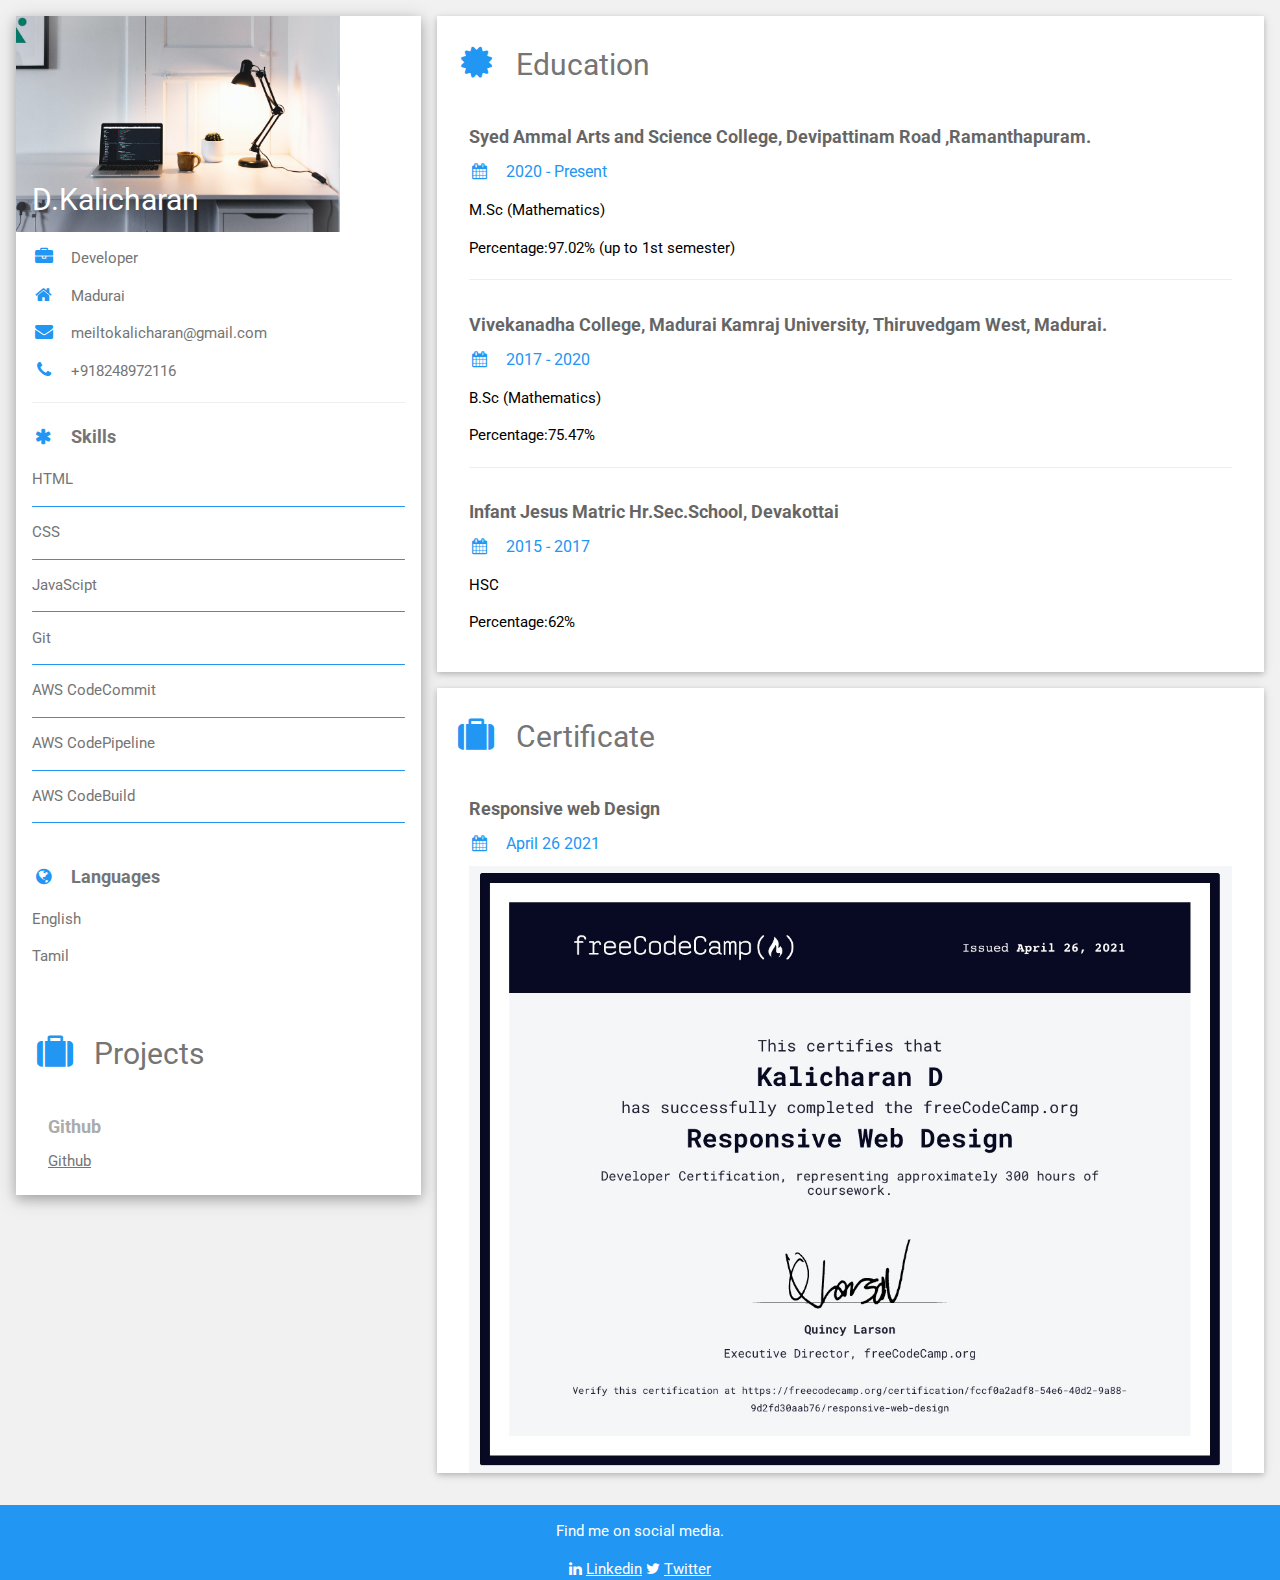
==== index.html @ a7ec6c8d "change the profile" ====
<!DOCTYPE html>
<html>
<title>Kalicharan Resume</title>
<meta charset="UTF-8">
<meta name="viewport" content="width=device-width, initial-scale=1">
<link rel="stylesheet" href="css/main.css">
<link rel='stylesheet' href='https://fonts.googleapis.com/css?family=Roboto'>
<link rel="stylesheet" href="https://cdnjs.cloudflare.com/ajax/libs/font-awesome/4.7.0/css/font-awesome.min.css">
<style>
html,body,h1,h2,h3,h4,h5,h6 {font-family: "Roboto", sans-serif}
</style>
<body class="w3-light-grey">

<!-- Page Container -->
<div class="w3-content w3-margin-top" style="max-width:1400px;">

  <!-- The Grid -->
  <div class="w3-row-padding">
  
    <!-- Left Column -->
    <div class="w3-third">
    
      <div class="w3-white w3-text-grey w3-card-4">
        <div class="w3-display-container">
          <img src="images/laptop.jpg" style="width:80%" alt="Avatar">
          <div class="w3-display-bottomleft w3-container w3-text-black">
            <h2 style=color:white>D.Kalicharan</h2>
          </div>
        </div>
        <div class="w3-container">
          <p><i class="fa fa-briefcase fa-fw w3-margin-right w3-large w3-text-blue"></i>Developer</p>
          <p><i class="fa fa-home fa-fw w3-margin-right w3-large w3-text-blue"></i>Madurai</p>
          <p><i class="fa fa-envelope fa-fw w3-margin-right w3-large w3-text-blue"></i>meiltokalicharan@gmail.com</p>
          <p><i class="fa fa-phone fa-fw w3-margin-right w3-large w3-text-blue"></i>+918248972116</p>
          <hr>

          <p class="w3-large"><b><i class="fa fa-asterisk fa-fw w3-margin-right w3-text-blue"></i>Skills</b></p>
          <p>HTML</p>
          <div class="w3-light-grey w3-round-xlarge w3-small">
            <div class="w3-container w3-center w3-round-xlarge w3-blue"></div>
          </div>
          <p>CSS</p>
          <div class="w3-light-grey w3-round-xlarge w3-small">
            <div class="w3-container w3-center w3-round-xlarge w3-blue"></div></div>
          <p>JavaScipt</p>
          <div class="w3-light-grey w3-round-xlarge w3-small">
            <div class="w3-container w3-center w3-round-xlarge w3-blue"></div>
          </div>
          <p>Git</p>
          <div class="w3-light-grey w3-round-xlarge w3-small">
            <div class="w3-container w3-center w3-round-xlarge w3-blue"></div>
          </div>
          <p>AWS CodeCommit</p>
          <div class="w3-light-grey w3-round-xlarge w3-small">
            <div class="w3-container w3-center w3-round-xlarge w3-blue"></div>
          </div>
          <p>AWS CodePipeline </Code></p>
          <div class="w3-light-grey w3-round-xlarge w3-small">
            <div class="w3-container w3-center w3-round-xlarge w3-blue"></div>
          </div>
          <p>AWS CodeBuild</p>
          <div class="w3-light-grey w3-round-xlarge w3-small">
            <div class="w3-container w3-center w3-round-xlarge w3-blue"></div>
          </div>
        <br>

          <p class="w3-large w3-text-theme"><b><i class="fa fa-globe fa-fw w3-margin-right w3-text-blue"></i>Languages</b></p>
          <p>English</p>
          <div class="w3-light-grey w3-round-xlarge">
            <div class="w3-round-xlarge w3-blue"></div>
          </div>
          <p>Tamil</p>
          <div class="w3-light-grey w3-round-xlarge">
            <div class="w3-round-xlarge w3-blue"></div>
          </div>
        <br>
        <h2 class="w3-text-grey w3-padding-16"><i class="fa fa-suitcase fa-fw w3-margin-right w3-xxlarge w3-text-blue"></i>Projects</h2>
        <div class="w3-container">
          <h5 class="w3-opacity"><b>Github </b></h5>
          <a href="https://github.com/kalicharandev?tab=repositories" target="_blank">Github </a>
          
        </div><br>        
      </div>
      </div><br>

    <!-- End Left Column -->
    </div>

    <!-- Right Column -->
    <div class="w3-twothird">
    
      <div class="w3-container w3-card w3-white w3-margin-bottom">
        <h2 class="w3-text-grey w3-padding-16"><i class="fa fa-certificate fa-fw w3-margin-right w3-xxlarge w3-text-blue"></i>Education</h2>
        <div class="w3-container">
          <h5 class="w3-opacity"><b>Syed Ammal Arts and Science College, Devipattinam Road ,Ramanthapuram.</b></h5>
          <h6 class="w3-text-blue"><i class="fa fa-calendar fa-fw w3-margin-right"></i>2020 - Present</h6>
          <p>M.Sc (Mathematics)</p>
          <p>Percentage:97.02% (up to 1st semester)</p>
          <hr>
        </div>
        <div class="w3-container">
          <h5 class="w3-opacity"><b>Vivekanadha College, Madurai Kamraj University, Thiruvedgam West, Madurai.</b></h5>
          <h6 class="w3-text-blue"><i class="fa fa-calendar fa-fw w3-margin-right"></i>2017 - 2020</h6>
          <p>B.Sc (Mathematics)</p>
          <p>Percentage:75.47%</p>
          <hr>
        </div>
        <div class="w3-container">
          <h5 class="w3-opacity"><b>Infant Jesus Matric Hr.Sec.School,  Devakottai</b></h5>
          <h6 class="w3-text-blue"><i class="fa fa-calendar fa-fw w3-margin-right"></i>2015 - 2017</h6>
          <p>HSC</p>
          <p>Percentage:62%</p><br>
        </div>
        </div>
      
      <div class="w3-container w3-card w3-white w3-margin-bottom">
        <h2 class="w3-text-grey w3-padding-16"><i class="fa fa-suitcase fa-fw w3-margin-right w3-xxlarge w3-text-blue"></i>Certificate</h2>
        <div class="w3-container">
          <h5 class="w3-opacity"><b>Responsive web Design</b></h5>
          <h6 class="w3-text-blue"><i class="fa fa-calendar fa-fw w3-margin-right"></i>April 26 2021<span class="w3-tag w3-text-blue w3-round"></span></h6>
          <img src="certification.jpg.jpeg" style="width:100%" alt="certificate"><br>
         </div>
      </div>
    <!-- End Right Column -->
    </div>
    
  <!-- End Grid -->
  </div>
  
  <!-- End Page Container -->
</div>

<footer class="w3-container w3-blue w3-center w3-margin-top">
  <p>Find me on social media.</p>
  <i class="fa fa-linkedin w3-hover-opacity"></i>
  <a href="https://www.linkedin.com/in/kalicharandev" target="_blank">Linkedin</a>
  <i class="fa fa-twitter w3-hover-opacity"></i>
  <a href="https://twitter.com/kalicharan_dev" target="_blank">Twitter</a>
</footer>
</body>
</html>
---- css/main.css ----
﻿/* W3.CSS 4.15 December 2020 by Jan Egil and Borge Refsnes */
html{box-sizing:border-box}*,*:before,*:after{box-sizing:inherit}
/* Extract from normalize.css by Nicolas Gallagher and Jonathan Neal git.io/normalize */
html{-ms-text-size-adjust:100%;-webkit-text-size-adjust:100%}body{margin:0}
article,aside,details,figcaption,figure,footer,header,main,menu,nav,section{display:block}summary{display:list-item}
audio,canvas,progress,video{display:inline-block}progress{vertical-align:baseline}
audio:not([controls]){display:none;height:0}[hidden],template{display:none}
a{background-color:transparent}a:active,a:hover{outline-width:0}
abbr[title]{border-bottom:none;text-decoration:underline;text-decoration:underline dotted}
b,strong{font-weight:bolder}dfn{font-style:italic}mark{background:#ff0;color:#000}
small{font-size:80%}sub,sup{font-size:75%;line-height:0;position:relative;vertical-align:baseline}
sub{bottom:-0.25em}sup{top:-0.5em}figure{margin:1em 40px}img{border-style:none}
code,kbd,pre,samp{font-family:monospace,monospace;font-size:1em}hr{box-sizing:content-box;height:0;overflow:visible}
button,input,select,textarea,optgroup{font:inherit;margin:0}optgroup{font-weight:bold}
button,input{overflow:visible}button,select{text-transform:none}
button,[type=button],[type=reset],[type=submit]{-webkit-appearance:button}
button::-moz-focus-inner,[type=button]::-moz-focus-inner,[type=reset]::-moz-focus-inner,[type=submit]::-moz-focus-inner{border-style:none;padding:0}
button:-moz-focusring,[type=button]:-moz-focusring,[type=reset]:-moz-focusring,[type=submit]:-moz-focusring{outline:1px dotted ButtonText}
fieldset{border:1px solid #c0c0c0;margin:0 2px;padding:.35em .625em .75em}
legend{color:inherit;display:table;max-width:100%;padding:0;white-space:normal}textarea{overflow:auto}
[type=checkbox],[type=radio]{padding:0}
[type=number]::-webkit-inner-spin-button,[type=number]::-webkit-outer-spin-button{height:auto}
[type=search]{-webkit-appearance:textfield;outline-offset:-2px}
[type=search]::-webkit-search-decoration{-webkit-appearance:none}
::-webkit-file-upload-button{-webkit-appearance:button;font:inherit}
/* End extract */
html,body{font-family:Verdana,sans-serif;font-size:15px;line-height:1.5}html{overflow-x:hidden}
h1{font-size:36px}h2{font-size:30px}h3{font-size:24px}h4{font-size:20px}h5{font-size:18px}h6{font-size:16px}
.w3-serif{font-family:serif}.w3-sans-serif{font-family:sans-serif}.w3-cursive{font-family:cursive}.w3-monospace{font-family:monospace}
h1,h2,h3,h4,h5,h6{font-family:"Segoe UI",Arial,sans-serif;font-weight:400;margin:10px 0}.w3-wide{letter-spacing:4px}
hr{border:0;border-top:1px solid #eee;margin:20px 0}
.w3-image{max-width:100%;height:auto}img{vertical-align:middle}a{color:inherit}
.w3-table,.w3-table-all{border-collapse:collapse;border-spacing:0;width:100%;display:table}.w3-table-all{border:1px solid #ccc}
.w3-bordered tr,.w3-table-all tr{border-bottom:1px solid #ddd}.w3-striped tbody tr:nth-child(even){background-color:#f1f1f1}
.w3-table-all tr:nth-child(odd){background-color:#fff}.w3-table-all tr:nth-child(even){background-color:#f1f1f1}
.w3-hoverable tbody tr:hover,.w3-ul.w3-hoverable li:hover{background-color:#ccc}.w3-centered tr th,.w3-centered tr td{text-align:center}
.w3-table td,.w3-table th,.w3-table-all td,.w3-table-all th{padding:8px 8px;display:table-cell;text-align:left;vertical-align:top}
.w3-table th:first-child,.w3-table td:first-child,.w3-table-all th:first-child,.w3-table-all td:first-child{padding-left:16px}
.w3-btn,.w3-button{border:none;display:inline-block;padding:8px 16px;vertical-align:middle;overflow:hidden;text-decoration:none;color:inherit;background-color:inherit;text-align:center;cursor:pointer;white-space:nowrap}
.w3-btn:hover{box-shadow:0 8px 16px 0 rgba(0,0,0,0.2),0 6px 20px 0 rgba(0,0,0,0.19)}
.w3-btn,.w3-button{-webkit-touch-callout:none;-webkit-user-select:none;-khtml-user-select:none;-moz-user-select:none;-ms-user-select:none;user-select:none}   
.w3-disabled,.w3-btn:disabled,.w3-button:disabled{cursor:not-allowed;opacity:0.3}.w3-disabled *,:disabled *{pointer-events:none}
.w3-btn.w3-disabled:hover,.w3-btn:disabled:hover{box-shadow:none}
.w3-badge,.w3-tag{background-color:#000;color:#fff;display:inline-block;padding-left:8px;padding-right:8px;text-align:center}.w3-badge{border-radius:50%}
.w3-ul{list-style-type:none;padding:0;margin:0}.w3-ul li{padding:8px 16px;border-bottom:1px solid #ddd}.w3-ul li:last-child{border-bottom:none}
.w3-tooltip,.w3-display-container{position:relative}.w3-tooltip .w3-text{display:none}.w3-tooltip:hover .w3-text{display:inline-block}
.w3-ripple:active{opacity:0.5}.w3-ripple{transition:opacity 0s}
.w3-input{padding:8px;display:block;border:none;border-bottom:1px solid #ccc;width:100%}
.w3-select{padding:9px 0;width:100%;border:none;border-bottom:1px solid #ccc}
.w3-dropdown-click,.w3-dropdown-hover{position:relative;display:inline-block;cursor:pointer}
.w3-dropdown-hover:hover .w3-dropdown-content{display:block}
.w3-dropdown-hover:first-child,.w3-dropdown-click:hover{background-color:#ccc;color:#000}
.w3-dropdown-hover:hover > .w3-button:first-child,.w3-dropdown-click:hover > .w3-button:first-child{background-color:#ccc;color:#000}
.w3-dropdown-content{cursor:auto;color:#000;background-color:#fff;display:none;position:absolute;min-width:160px;margin:0;padding:0;z-index:1}
.w3-check,.w3-radio{width:24px;height:24px;position:relative;top:6px}
.w3-sidebar{height:100%;width:200px;background-color:#fff;position:fixed!important;z-index:1;overflow:auto}
.w3-bar-block .w3-dropdown-hover,.w3-bar-block .w3-dropdown-click{width:100%}
.w3-bar-block .w3-dropdown-hover .w3-dropdown-content,.w3-bar-block .w3-dropdown-click .w3-dropdown-content{min-width:100%}
.w3-bar-block .w3-dropdown-hover .w3-button,.w3-bar-block .w3-dropdown-click .w3-button{width:100%;text-align:left;padding:8px 16px}
.w3-main,#main{transition:margin-left .4s}
.w3-modal{z-index:3;display:none;padding-top:100px;position:fixed;left:0;top:0;width:100%;height:100%;overflow:auto;background-color:rgb(0,0,0);background-color:rgba(0,0,0,0.4)}
.w3-modal-content{margin:auto;background-color:#fff;position:relative;padding:0;outline:0;width:600px}
.w3-bar{width:100%;overflow:hidden}.w3-center .w3-bar{display:inline-block;width:auto}
.w3-bar .w3-bar-item{padding:8px 16px;float:left;width:auto;border:none;display:block;outline:0}
.w3-bar .w3-dropdown-hover,.w3-bar .w3-dropdown-click{position:static;float:left}
.w3-bar .w3-button{white-space:normal}
.w3-bar-block .w3-bar-item{width:100%;display:block;padding:8px 16px;text-align:left;border:none;white-space:normal;float:none;outline:0}
.w3-bar-block.w3-center .w3-bar-item{text-align:center}.w3-block{display:block;width:100%}
.w3-responsive{display:block;overflow-x:auto}
.w3-container:after,.w3-container:before,.w3-panel:after,.w3-panel:before,.w3-row:after,.w3-row:before,.w3-row-padding:after,.w3-row-padding:before,
.w3-cell-row:before,.w3-cell-row:after,.w3-clear:after,.w3-clear:before,.w3-bar:before,.w3-bar:after{content:"";display:table;clear:both}
.w3-col,.w3-half,.w3-third,.w3-twothird,.w3-threequarter,.w3-quarter{float:left;width:100%}
.w3-col.s1{width:8.33333%}.w3-col.s2{width:16.66666%}.w3-col.s3{width:24.99999%}.w3-col.s4{width:33.33333%}
.w3-col.s5{width:41.66666%}.w3-col.s6{width:49.99999%}.w3-col.s7{width:58.33333%}.w3-col.s8{width:66.66666%}
.w3-col.s9{width:74.99999%}.w3-col.s10{width:83.33333%}.w3-col.s11{width:91.66666%}.w3-col.s12{width:99.99999%}
@media (min-width:601px){.w3-col.m1{width:8.33333%}.w3-col.m2{width:16.66666%}.w3-col.m3,.w3-quarter{width:24.99999%}.w3-col.m4,.w3-third{width:33.33333%}
.w3-col.m5{width:41.66666%}.w3-col.m6,.w3-half{width:49.99999%}.w3-col.m7{width:58.33333%}.w3-col.m8,.w3-twothird{width:66.66666%}
.w3-col.m9,.w3-threequarter{width:74.99999%}.w3-col.m10{width:83.33333%}.w3-col.m11{width:91.66666%}.w3-col.m12{width:99.99999%}}
@media (min-width:993px){.w3-col.l1{width:8.33333%}.w3-col.l2{width:16.66666%}.w3-col.l3{width:24.99999%}.w3-col.l4{width:33.33333%}
.w3-col.l5{width:41.66666%}.w3-col.l6{width:49.99999%}.w3-col.l7{width:58.33333%}.w3-col.l8{width:66.66666%}
.w3-col.l9{width:74.99999%}.w3-col.l10{width:83.33333%}.w3-col.l11{width:91.66666%}.w3-col.l12{width:99.99999%}}
.w3-rest{overflow:hidden}.w3-stretch{margin-left:-16px;margin-right:-16px}
.w3-content,.w3-auto{margin-left:auto;margin-right:auto}.w3-content{max-width:980px}.w3-auto{max-width:1140px}
.w3-cell-row{display:table;width:100%}.w3-cell{display:table-cell}
.w3-cell-top{vertical-align:top}.w3-cell-middle{vertical-align:middle}.w3-cell-bottom{vertical-align:bottom}
.w3-hide{display:none!important}.w3-show-block,.w3-show{display:block!important}.w3-show-inline-block{display:inline-block!important}
@media (max-width:1205px){.w3-auto{max-width:95%}}
@media (max-width:600px){.w3-modal-content{margin:0 10px;width:auto!important}.w3-modal{padding-top:30px}
.w3-dropdown-hover.w3-mobile .w3-dropdown-content,.w3-dropdown-click.w3-mobile .w3-dropdown-content{position:relative}	
.w3-hide-small{display:none!important}.w3-mobile{display:block;width:100%!important}.w3-bar-item.w3-mobile,.w3-dropdown-hover.w3-mobile,.w3-dropdown-click.w3-mobile{text-align:center}
.w3-dropdown-hover.w3-mobile,.w3-dropdown-hover.w3-mobile .w3-btn,.w3-dropdown-hover.w3-mobile .w3-button,.w3-dropdown-click.w3-mobile,.w3-dropdown-click.w3-mobile .w3-btn,.w3-dropdown-click.w3-mobile .w3-button{width:100%}}
@media (max-width:768px){.w3-modal-content{width:500px}.w3-modal{padding-top:50px}}
@media (min-width:993px){.w3-modal-content{width:900px}.w3-hide-large{display:none!important}.w3-sidebar.w3-collapse{display:block!important}}
@media (max-width:992px) and (min-width:601px){.w3-hide-medium{display:none!important}}
@media (max-width:992px){.w3-sidebar.w3-collapse{display:none}.w3-main{margin-left:0!important;margin-right:0!important}.w3-auto{max-width:100%}}
.w3-top,.w3-bottom{position:fixed;width:100%;z-index:1}.w3-top{top:0}.w3-bottom{bottom:0}
.w3-overlay{position:fixed;display:none;width:100%;height:100%;top:0;left:0;right:0;bottom:0;background-color:rgba(0,0,0,0.5);z-index:2}
.w3-display-topleft{position:absolute;left:0;top:0}.w3-display-topright{position:absolute;right:0;top:0}
.w3-display-bottomleft{position:absolute;left:0;bottom:0}.w3-display-bottomright{position:absolute;right:0;bottom:0}
.w3-display-middle{position:absolute;top:50%;left:50%;transform:translate(-50%,-50%);-ms-transform:translate(-50%,-50%)}
.w3-display-left{position:absolute;top:50%;left:0%;transform:translate(0%,-50%);-ms-transform:translate(-0%,-50%)}
.w3-display-right{position:absolute;top:50%;right:0%;transform:translate(0%,-50%);-ms-transform:translate(0%,-50%)}
.w3-display-topmiddle{position:absolute;left:50%;top:0;transform:translate(-50%,0%);-ms-transform:translate(-50%,0%)}
.w3-display-bottommiddle{position:absolute;left:50%;bottom:0;transform:translate(-50%,0%);-ms-transform:translate(-50%,0%)}
.w3-display-container:hover .w3-display-hover{display:block}.w3-display-container:hover span.w3-display-hover{display:inline-block}.w3-display-hover{display:none}
.w3-display-position{position:absolute}
.w3-circle{border-radius:50%}
.w3-round-small{border-radius:2px}.w3-round,.w3-round-medium{border-radius:4px}.w3-round-large{border-radius:8px}.w3-round-xlarge{border-radius:16px}.w3-round-xxlarge{border-radius:32px}
.w3-row-padding,.w3-row-padding>.w3-half,.w3-row-padding>.w3-third,.w3-row-padding>.w3-twothird,.w3-row-padding>.w3-threequarter,.w3-row-padding>.w3-quarter,.w3-row-padding>.w3-col{padding:0 8px}
.w3-container,.w3-panel{padding:0.01em 16px}.w3-panel{margin-top:16px;margin-bottom:16px}
.w3-code,.w3-codespan{font-family:Consolas,"courier new";font-size:16px}
.w3-code{width:auto;background-color:#fff;padding:8px 12px;border-left:4px solid #4CAF50;word-wrap:break-word}
.w3-codespan{color:crimson;background-color:#f1f1f1;padding-left:4px;padding-right:4px;font-size:110%}
.w3-card,.w3-card-2{box-shadow:0 2px 5px 0 rgba(0,0,0,0.16),0 2px 10px 0 rgba(0,0,0,0.12)}
.w3-card-4,.w3-hover-shadow:hover{box-shadow:0 4px 10px 0 rgba(0,0,0,0.2),0 4px 20px 0 rgba(0,0,0,0.19)}
.w3-spin{animation:w3-spin 2s infinite linear}@keyframes w3-spin{0%{transform:rotate(0deg)}100%{transform:rotate(359deg)}}
.w3-animate-fading{animation:fading 10s infinite}@keyframes fading{0%{opacity:0}50%{opacity:1}100%{opacity:0}}
.w3-animate-opacity{animation:opac 0.8s}@keyframes opac{from{opacity:0} to{opacity:1}}
.w3-animate-top{position:relative;animation:animatetop 0.4s}@keyframes animatetop{from{top:-300px;opacity:0} to{top:0;opacity:1}}
.w3-animate-left{position:relative;animation:animateleft 0.4s}@keyframes animateleft{from{left:-300px;opacity:0} to{left:0;opacity:1}}
.w3-animate-right{position:relative;animation:animateright 0.4s}@keyframes animateright{from{right:-300px;opacity:0} to{right:0;opacity:1}}
.w3-animate-bottom{position:relative;animation:animatebottom 0.4s}@keyframes animatebottom{from{bottom:-300px;opacity:0} to{bottom:0;opacity:1}}
.w3-animate-zoom {animation:animatezoom 0.6s}@keyframes animatezoom{from{transform:scale(0)} to{transform:scale(1)}}
.w3-animate-input{transition:width 0.4s ease-in-out}.w3-animate-input:focus{width:100%!important}
.w3-opacity,.w3-hover-opacity:hover{opacity:0.60}.w3-opacity-off,.w3-hover-opacity-off:hover{opacity:1}
.w3-opacity-max{opacity:0.25}.w3-opacity-min{opacity:0.75}
.w3-greyscale-max,.w3-grayscale-max,.w3-hover-greyscale:hover,.w3-hover-grayscale:hover{filter:grayscale(100%)}
.w3-greyscale,.w3-grayscale{filter:grayscale(75%)}.w3-greyscale-min,.w3-grayscale-min{filter:grayscale(50%)}
.w3-sepia{filter:sepia(75%)}.w3-sepia-max,.w3-hover-sepia:hover{filter:sepia(100%)}.w3-sepia-min{filter:sepia(50%)}
.w3-tiny{font-size:10px!important}.w3-small{font-size:12px!important}.w3-medium{font-size:15px!important}.w3-large{font-size:18px!important}
.w3-xlarge{font-size:24px!important}.w3-xxlarge{font-size:36px!important}.w3-xxxlarge{font-size:48px!important}.w3-jumbo{font-size:64px!important}
.w3-left-align{text-align:left!important}.w3-right-align{text-align:right!important}.w3-justify{text-align:justify!important}.w3-center{text-align:center!important}
.w3-border-0{border:0!important}.w3-border{border:1px solid #ccc!important}
.w3-border-top{border-top:1px solid #ccc!important}.w3-border-bottom{border-bottom:1px solid #ccc!important}
.w3-border-left{border-left:1px solid #ccc!important}.w3-border-right{border-right:1px solid #ccc!important}
.w3-topbar{border-top:6px solid #ccc!important}.w3-bottombar{border-bottom:6px solid #ccc!important}
.w3-leftbar{border-left:6px solid #ccc!important}.w3-rightbar{border-right:6px solid #ccc!important}
.w3-section,.w3-code{margin-top:16px!important;margin-bottom:16px!important}
.w3-margin{margin:16px!important}.w3-margin-top{margin-top:16px!important}.w3-margin-bottom{margin-bottom:16px!important}
.w3-margin-left{margin-left:16px!important}.w3-margin-right{margin-right:16px!important}
.w3-padding-small{padding:4px 8px!important}.w3-padding{padding:8px 16px!important}.w3-padding-large{padding:12px 24px!important}
.w3-padding-16{padding-top:16px!important;padding-bottom:16px!important}.w3-padding-24{padding-top:24px!important;padding-bottom:24px!important}
.w3-padding-32{padding-top:32px!important;padding-bottom:32px!important}.w3-padding-48{padding-top:48px!important;padding-bottom:48px!important}
.w3-padding-64{padding-top:64px!important;padding-bottom:64px!important}
.w3-padding-top-64{padding-top:64px!important}.w3-padding-top-48{padding-top:48px!important}
.w3-padding-top-32{padding-top:32px!important}.w3-padding-top-24{padding-top:24px!important}
.w3-left{float:left!important}.w3-right{float:right!important}
.w3-button:hover{color:#000!important;background-color:#ccc!important}
.w3-transparent,.w3-hover-none:hover{background-color:transparent!important}
.w3-hover-none:hover{box-shadow:none!important}
/* Colors */
.w3-amber,.w3-hover-amber:hover{color:#000!important;background-color:#ffc107!important}
.w3-aqua,.w3-hover-aqua:hover{color:#000!important;background-color:#00ffff!important}
.w3-blue,.w3-hover-blue:hover{color:#fff!important;background-color:#2196F3!important}
.w3-light-blue,.w3-hover-light-blue:hover{color:#000!important;background-color:#87CEEB!important}
.w3-brown,.w3-hover-brown:hover{color:#fff!important;background-color:#795548!important}
.w3-cyan,.w3-hover-cyan:hover{color:#000!important;background-color:#00bcd4!important}
.w3-blue-grey,.w3-hover-blue-grey:hover,.w3-blue-gray,.w3-hover-blue-gray:hover{color:#fff!important;background-color:#607d8b!important}
.w3-green,.w3-hover-green:hover{color:#fff!important;background-color:#4CAF50!important}
.w3-light-green,.w3-hover-light-green:hover{color:#000!important;background-color:#8bc34a!important}
.w3-indigo,.w3-hover-indigo:hover{color:#fff!important;background-color:#3f51b5!important}
.w3-khaki,.w3-hover-khaki:hover{color:#000!important;background-color:#f0e68c!important}
.w3-lime,.w3-hover-lime:hover{color:#000!important;background-color:#cddc39!important}
.w3-orange,.w3-hover-orange:hover{color:#000!important;background-color:#ff9800!important}
.w3-deep-orange,.w3-hover-deep-orange:hover{color:#fff!important;background-color:#ff5722!important}
.w3-pink,.w3-hover-pink:hover{color:#fff!important;background-color:#e91e63!important}
.w3-purple,.w3-hover-purple:hover{color:#fff!important;background-color:#9c27b0!important}
.w3-deep-purple,.w3-hover-deep-purple:hover{color:#fff!important;background-color:#673ab7!important}
.w3-red,.w3-hover-red:hover{color:#fff!important;background-color:#f44336!important}
.w3-sand,.w3-hover-sand:hover{color:#000!important;background-color:#fdf5e6!important}
.w3-teal,.w3-hover-teal:hover{color:#fff!important;background-color:#009688!important}
.w3-yellow,.w3-hover-yellow:hover{color:#000!important;background-color:#ffeb3b!important}
.w3-white,.w3-hover-white:hover{color:#000!important;background-color:#fff!important}
.w3-black,.w3-hover-black:hover{color:#fff!important;background-color:#000!important}
.w3-grey,.w3-hover-grey:hover,.w3-gray,.w3-hover-gray:hover{color:#000!important;background-color:#9e9e9e!important}
.w3-light-grey,.w3-hover-light-grey:hover,.w3-light-gray,.w3-hover-light-gray:hover{color:#000!important;background-color:#f1f1f1!important}
.w3-dark-grey,.w3-hover-dark-grey:hover,.w3-dark-gray,.w3-hover-dark-gray:hover{color:#fff!important;background-color:#616161!important}
.w3-pale-red,.w3-hover-pale-red:hover{color:#000!important;background-color:#ffdddd!important}
.w3-pale-green,.w3-hover-pale-green:hover{color:#000!important;background-color:#ddffdd!important}
.w3-pale-yellow,.w3-hover-pale-yellow:hover{color:#000!important;background-color:#ffffcc!important}
.w3-pale-blue,.w3-hover-pale-blue:hover{color:#000!important;background-color:#ddffff!important}
.w3-text-amber,.w3-hover-text-amber:hover{color:#ffc107!important}
.w3-text-aqua,.w3-hover-text-aqua:hover{color:#00ffff!important}
.w3-text-blue,.w3-hover-text-blue:hover{color:#2196F3!important}
.w3-text-light-blue,.w3-hover-text-light-blue:hover{color:#87CEEB!important}
.w3-text-brown,.w3-hover-text-brown:hover{color:#795548!important}
.w3-text-cyan,.w3-hover-text-cyan:hover{color:#00bcd4!important}
.w3-text-blue-grey,.w3-hover-text-blue-grey:hover,.w3-text-blue-gray,.w3-hover-text-blue-gray:hover{color:#607d8b!important}
.w3-text-green,.w3-hover-text-green:hover{color:#4CAF50!important}
.w3-text-light-green,.w3-hover-text-light-green:hover{color:#8bc34a!important}
.w3-text-indigo,.w3-hover-text-indigo:hover{color:#3f51b5!important}
.w3-text-khaki,.w3-hover-text-khaki:hover{color:#b4aa50!important}
.w3-text-lime,.w3-hover-text-lime:hover{color:#cddc39!important}
.w3-text-orange,.w3-hover-text-orange:hover{color:#ff9800!important}
.w3-text-deep-orange,.w3-hover-text-deep-orange:hover{color:#ff5722!important}
.w3-text-pink,.w3-hover-text-pink:hover{color:#e91e63!important}
.w3-text-purple,.w3-hover-text-purple:hover{color:#9c27b0!important}
.w3-text-deep-purple,.w3-hover-text-deep-purple:hover{color:#673ab7!important}
.w3-text-red,.w3-hover-text-red:hover{color:#f44336!important}
.w3-text-sand,.w3-hover-text-sand:hover{color:#fdf5e6!important}
.w3-text-teal,.w3-hover-text-teal:hover{color:#009688!important}
.w3-text-yellow,.w3-hover-text-yellow:hover{color:#d2be0e!important}
.w3-text-white,.w3-hover-text-white:hover{color:#fff!important}
.w3-text-black,.w3-hover-text-black:hover{color:#000!important}
.w3-text-grey,.w3-hover-text-grey:hover,.w3-text-gray,.w3-hover-text-gray:hover{color:#757575!important}
.w3-text-light-grey,.w3-hover-text-light-grey:hover,.w3-text-light-gray,.w3-hover-text-light-gray:hover{color:#f1f1f1!important}
.w3-text-dark-grey,.w3-hover-text-dark-grey:hover,.w3-text-dark-gray,.w3-hover-text-dark-gray:hover{color:#3a3a3a!important}
.w3-border-amber,.w3-hover-border-amber:hover{border-color:#ffc107!important}
.w3-border-aqua,.w3-hover-border-aqua:hover{border-color:#00ffff!important}
.w3-border-blue,.w3-hover-border-blue:hover{border-color:#2196F3!important}
.w3-border-light-blue,.w3-hover-border-light-blue:hover{border-color:#87CEEB!important}
.w3-border-brown,.w3-hover-border-brown:hover{border-color:#795548!important}
.w3-border-cyan,.w3-hover-border-cyan:hover{border-color:#00bcd4!important}
.w3-border-blue-grey,.w3-hover-border-blue-grey:hover,.w3-border-blue-gray,.w3-hover-border-blue-gray:hover{border-color:#607d8b!important}
.w3-border-green,.w3-hover-border-green:hover{border-color:#4CAF50!important}
.w3-border-light-green,.w3-hover-border-light-green:hover{border-color:#8bc34a!important}
.w3-border-indigo,.w3-hover-border-indigo:hover{border-color:#3f51b5!important}
.w3-border-khaki,.w3-hover-border-khaki:hover{border-color:#f0e68c!important}
.w3-border-lime,.w3-hover-border-lime:hover{border-color:#cddc39!important}
.w3-border-orange,.w3-hover-border-orange:hover{border-color:#ff9800!important}
.w3-border-deep-orange,.w3-hover-border-deep-orange:hover{border-color:#ff5722!important}
.w3-border-pink,.w3-hover-border-pink:hover{border-color:#e91e63!important}
.w3-border-purple,.w3-hover-border-purple:hover{border-color:#9c27b0!important}
.w3-border-deep-purple,.w3-hover-border-deep-purple:hover{border-color:#673ab7!important}
.w3-border-red,.w3-hover-border-red:hover{border-color:#f44336!important}
.w3-border-sand,.w3-hover-border-sand:hover{border-color:#fdf5e6!important}
.w3-border-teal,.w3-hover-border-teal:hover{border-color:#009688!important}
.w3-border-yellow,.w3-hover-border-yellow:hover{border-color:#ffeb3b!important}
.w3-border-white,.w3-hover-border-white:hover{border-color:#fff!important}
.w3-border-black,.w3-hover-border-black:hover{border-color:#000!important}
.w3-border-grey,.w3-hover-border-grey:hover,.w3-border-gray,.w3-hover-border-gray:hover{border-color:#9e9e9e!important}
.w3-border-light-grey,.w3-hover-border-light-grey:hover,.w3-border-light-gray,.w3-hover-border-light-gray:hover{border-color:#f1f1f1!important}
.w3-border-dark-grey,.w3-hover-border-dark-grey:hover,.w3-border-dark-gray,.w3-hover-border-dark-gray:hover{border-color:#616161!important}
.w3-border-pale-red,.w3-hover-border-pale-red:hover{border-color:#ffe7e7!important}.w3-border-pale-green,.w3-hover-border-pale-green:hover{border-color:#e7ffe7!important}
.w3-border-pale-yellow,.w3-hover-border-pale-yellow:hover{border-color:#ffffcc!important}.w3-border-pale-blue,.w3-hover-border-pale-blue:hover{border-color:#e7ffff!important}
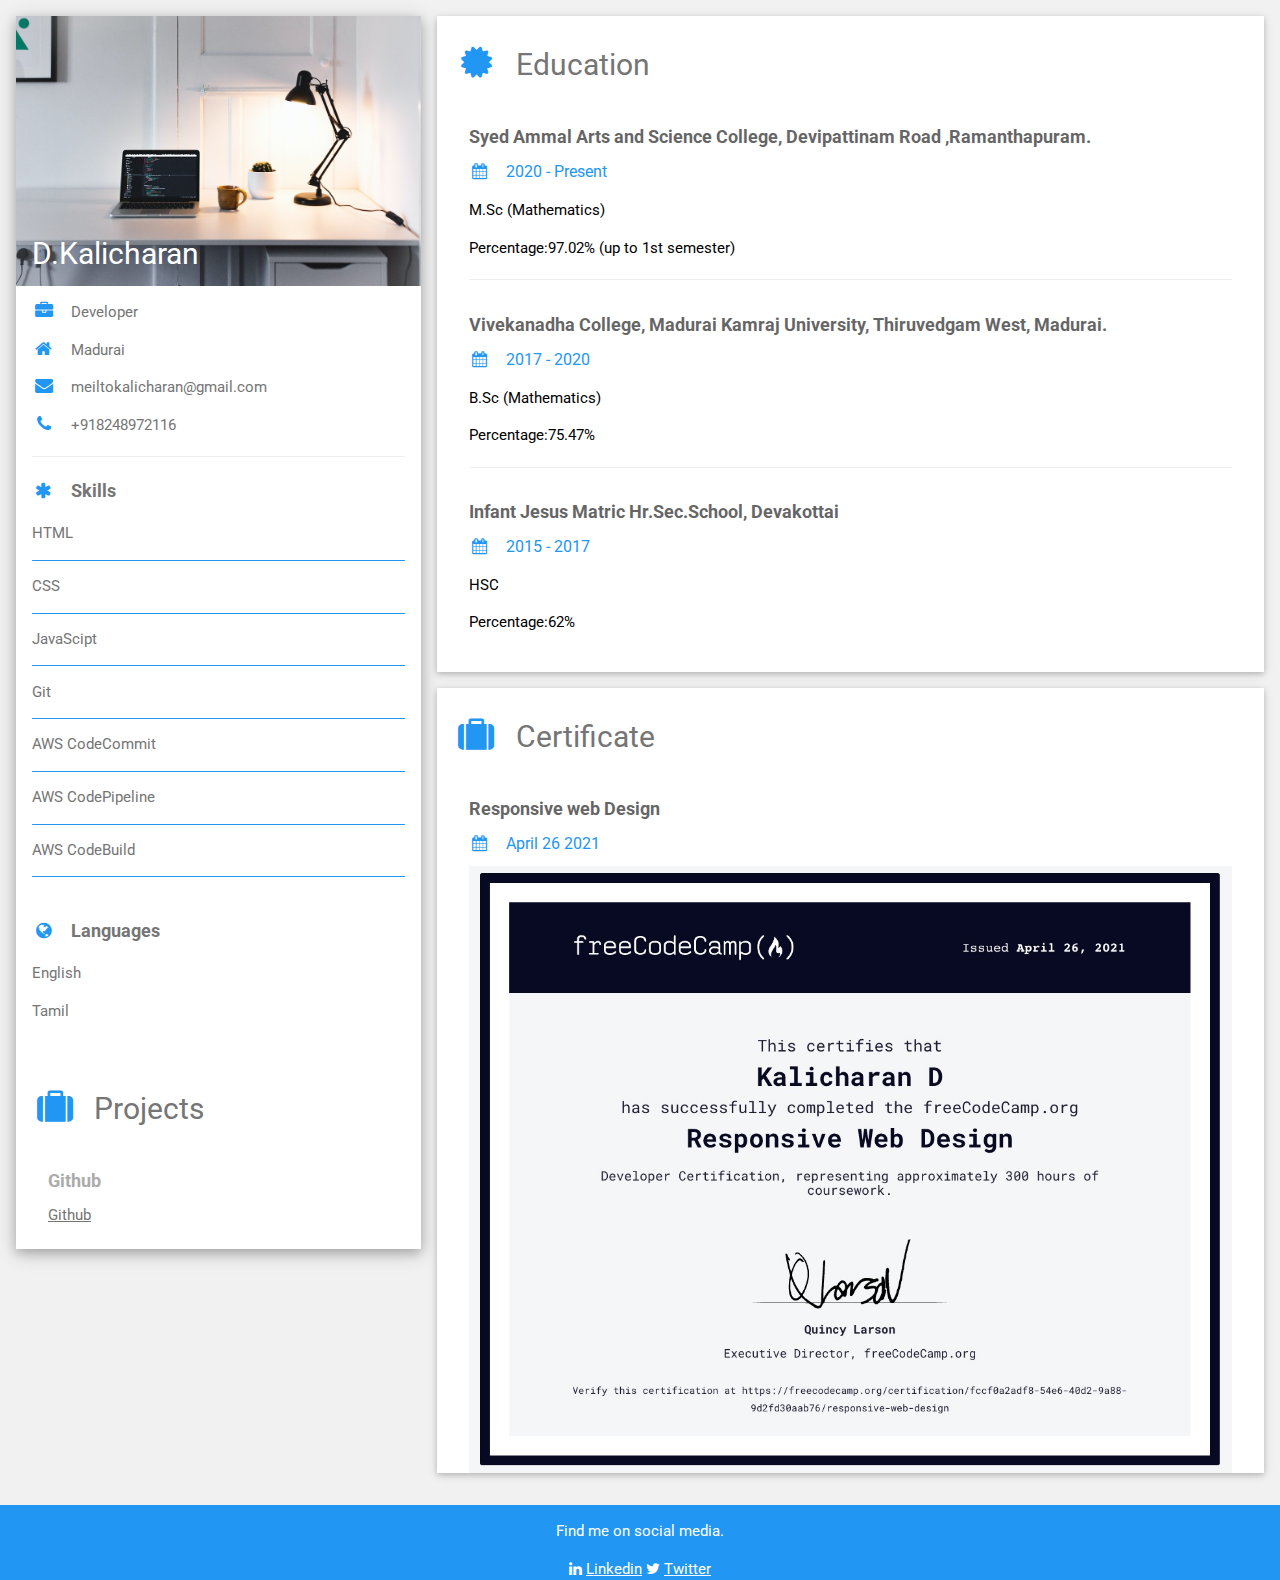
==== commit e1bdb27d: "change the profile width?" ====
--- a/index.html
+++ b/index.html
@@ -22,7 +22,7 @@
     
       <div class="w3-white w3-text-grey w3-card-4">
         <div class="w3-display-container">
-          <img src="images/laptop.jpg" style="width:80%" alt="Avatar">
+          <img src="images/laptop.jpg" style="width:100%" alt="Avatar">
           <div class="w3-display-bottomleft w3-container w3-text-black">
             <h2 style=color:white>D.Kalicharan</h2>
           </div>
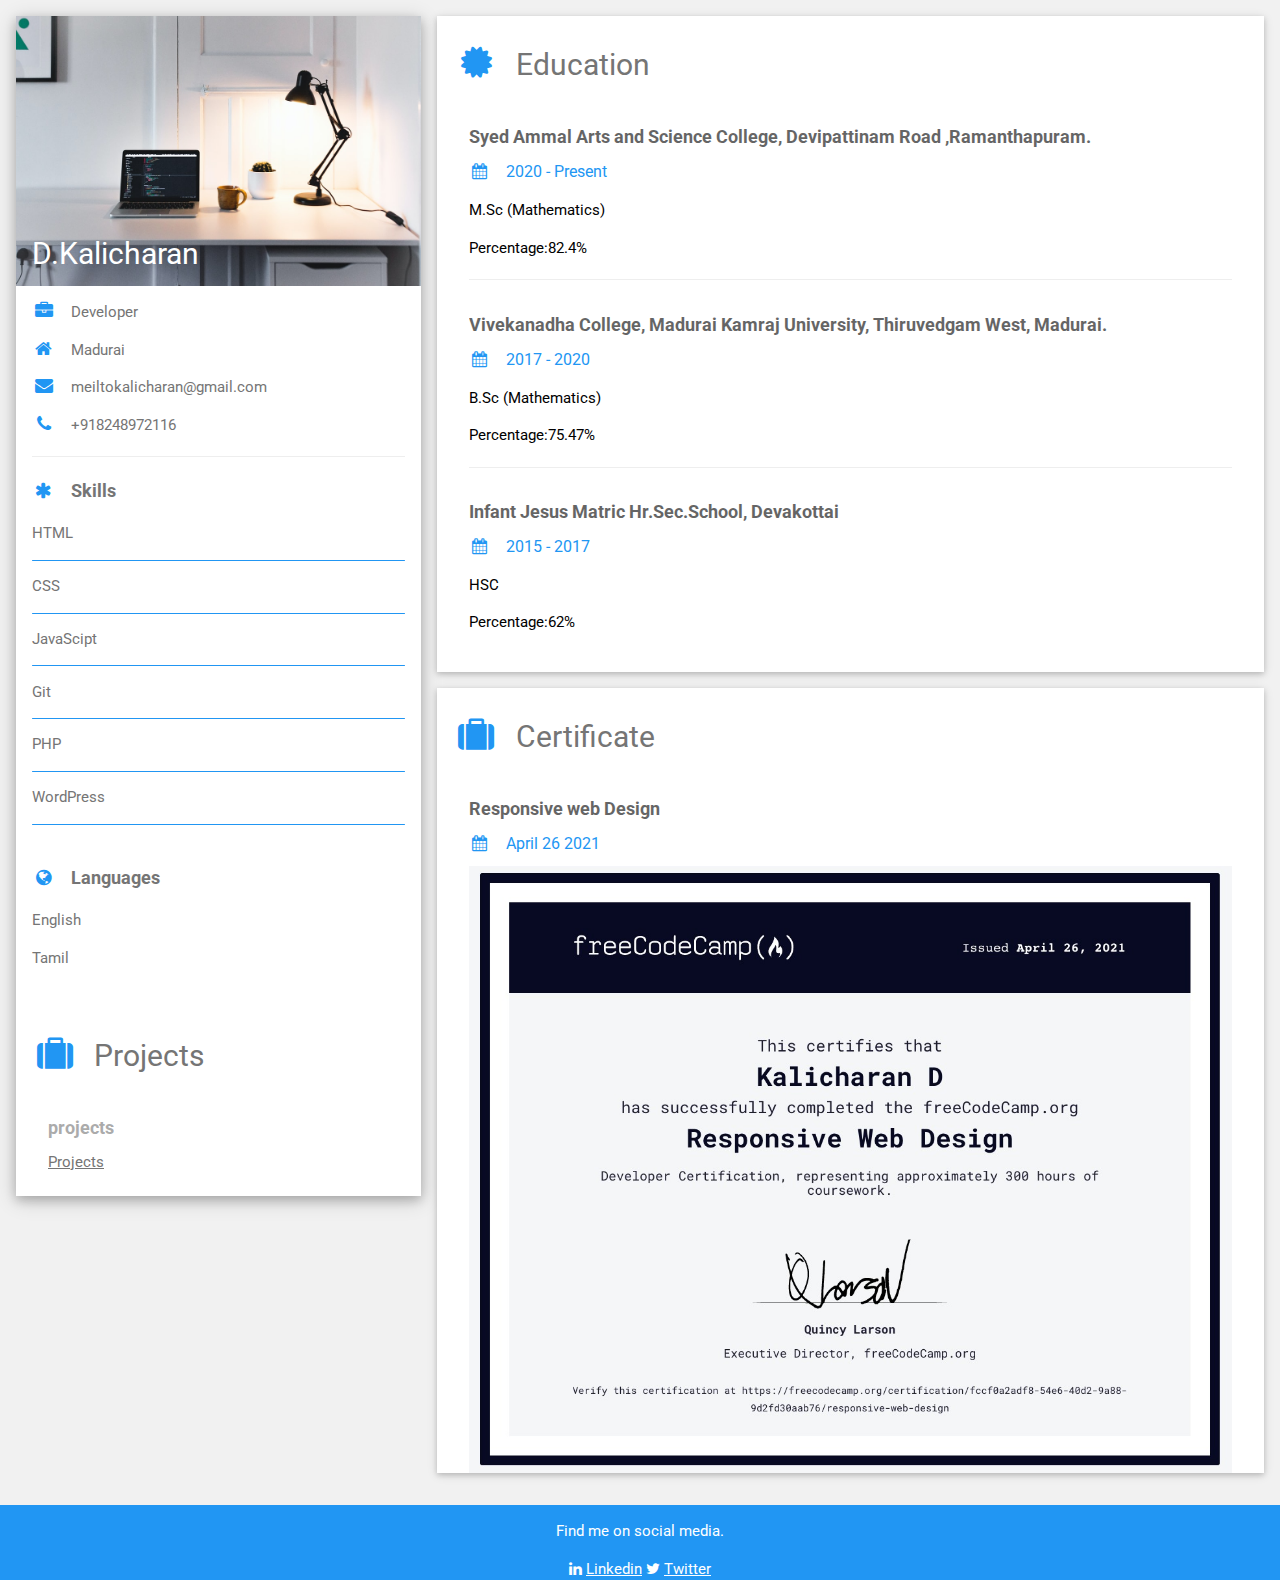
==== commit 9f28b3bc: "to add details" ====
--- a/index.html
+++ b/index.html
@@ -50,15 +50,11 @@
           <div class="w3-light-grey w3-round-xlarge w3-small">
             <div class="w3-container w3-center w3-round-xlarge w3-blue"></div>
           </div>
-          <p>AWS CodeCommit</p>
+          <p>PHP</p>
           <div class="w3-light-grey w3-round-xlarge w3-small">
             <div class="w3-container w3-center w3-round-xlarge w3-blue"></div>
           </div>
-          <p>AWS CodePipeline </Code></p>
-          <div class="w3-light-grey w3-round-xlarge w3-small">
-            <div class="w3-container w3-center w3-round-xlarge w3-blue"></div>
-          </div>
-          <p>AWS CodeBuild</p>
+          <p>WordPress</p>
           <div class="w3-light-grey w3-round-xlarge w3-small">
             <div class="w3-container w3-center w3-round-xlarge w3-blue"></div>
           </div>
@@ -76,8 +72,8 @@
         <br>
         <h2 class="w3-text-grey w3-padding-16"><i class="fa fa-suitcase fa-fw w3-margin-right w3-xxlarge w3-text-blue"></i>Projects</h2>
         <div class="w3-container">
-          <h5 class="w3-opacity"><b>Github </b></h5>
-          <a href="https://github.com/kalicharandev?tab=repositories" target="_blank">Github </a>
+          <h5 class="w3-opacity"><b>projects</b></h5>
+          <a href="https://kalicharandev.github.io/NewProjects/Day1/index.html" target="_blank">Projects</a>
           
         </div><br>        
       </div>
@@ -95,7 +91,7 @@
           <h5 class="w3-opacity"><b>Syed Ammal Arts and Science College, Devipattinam Road ,Ramanthapuram.</b></h5>
           <h6 class="w3-text-blue"><i class="fa fa-calendar fa-fw w3-margin-right"></i>2020 - Present</h6>
           <p>M.Sc (Mathematics)</p>
-          <p>Percentage:97.02% (up to 1st semester)</p>
+          <p>Percentage:82.4%</p>
           <hr>
         </div>
         <div class="w3-container">
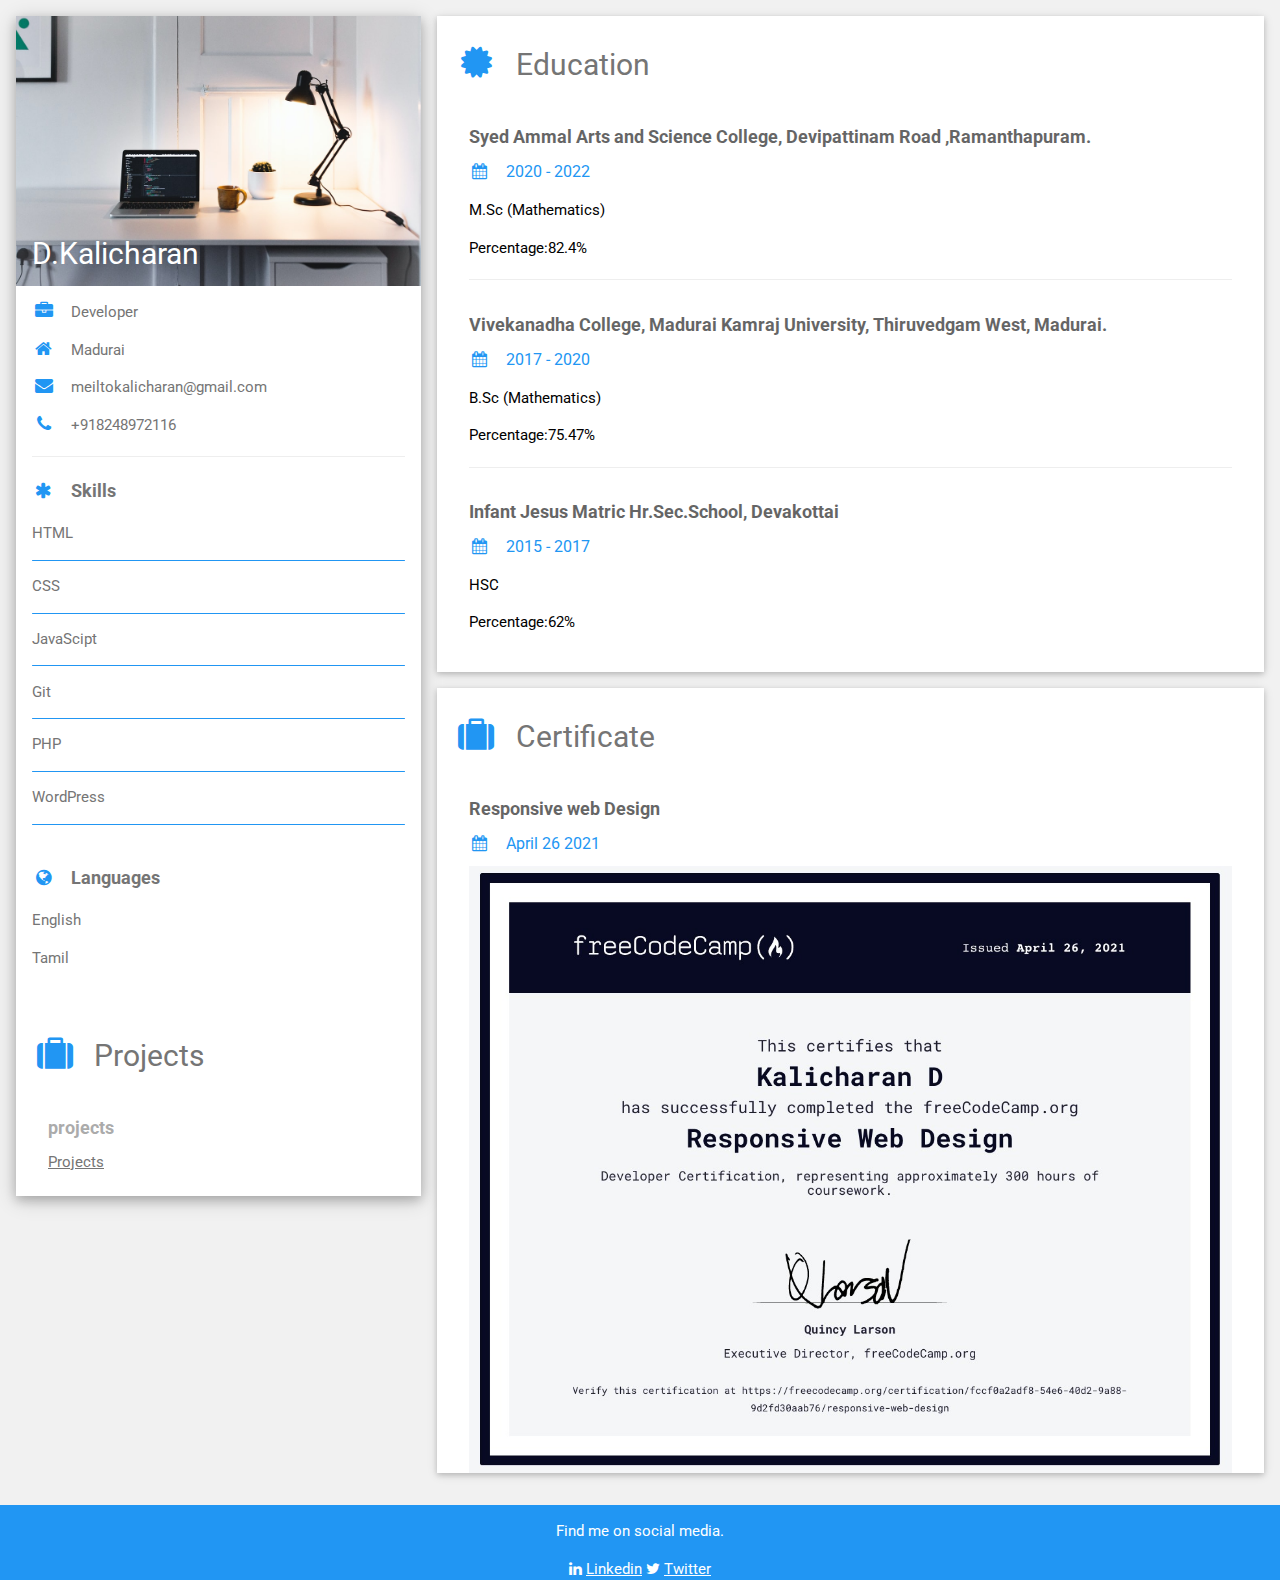
==== commit c4d1c7e5: "to add year" ====
--- a/index.html
+++ b/index.html
@@ -89,7 +89,7 @@
         <h2 class="w3-text-grey w3-padding-16"><i class="fa fa-certificate fa-fw w3-margin-right w3-xxlarge w3-text-blue"></i>Education</h2>
         <div class="w3-container">
           <h5 class="w3-opacity"><b>Syed Ammal Arts and Science College, Devipattinam Road ,Ramanthapuram.</b></h5>
-          <h6 class="w3-text-blue"><i class="fa fa-calendar fa-fw w3-margin-right"></i>2020 - Present</h6>
+          <h6 class="w3-text-blue"><i class="fa fa-calendar fa-fw w3-margin-right"></i>2020 - 2022</h6>
           <p>M.Sc (Mathematics)</p>
           <p>Percentage:82.4%</p>
           <hr>
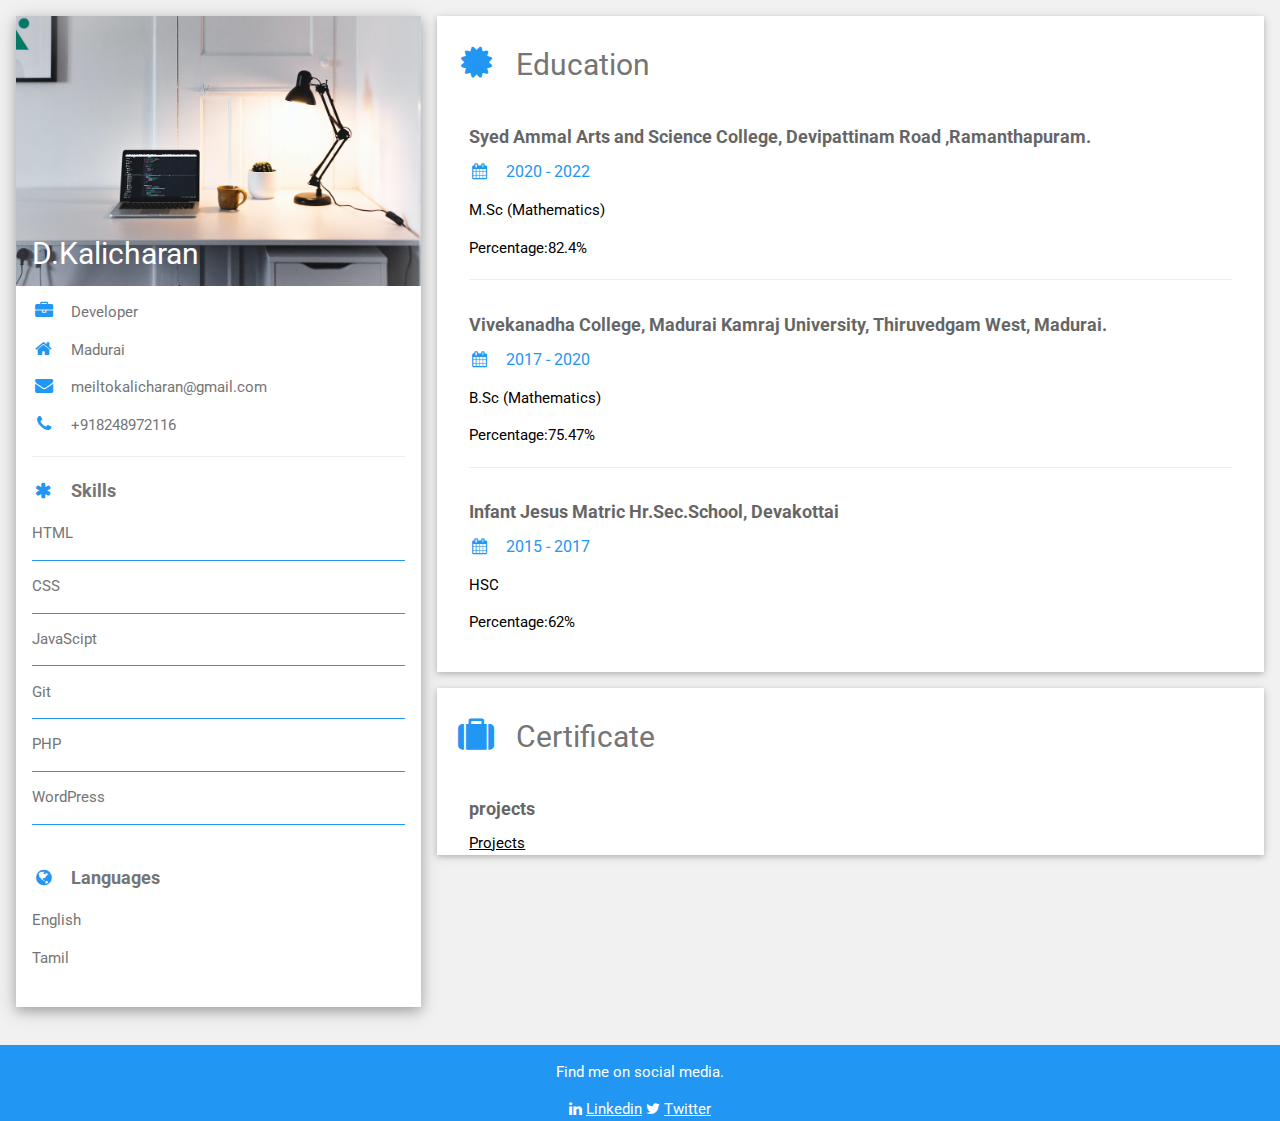
==== commit 690bc024: "to remove certificate html" ====
--- a/index.html
+++ b/index.html
@@ -70,12 +70,6 @@
             <div class="w3-round-xlarge w3-blue"></div>
           </div>
         <br>
-        <h2 class="w3-text-grey w3-padding-16"><i class="fa fa-suitcase fa-fw w3-margin-right w3-xxlarge w3-text-blue"></i>Projects</h2>
-        <div class="w3-container">
-          <h5 class="w3-opacity"><b>projects</b></h5>
-          <a href="https://kalicharandev.github.io/NewProjects/Day1/index.html" target="_blank">Projects</a>
-          
-        </div><br>        
       </div>
       </div><br>
 
@@ -112,10 +106,8 @@
       <div class="w3-container w3-card w3-white w3-margin-bottom">
         <h2 class="w3-text-grey w3-padding-16"><i class="fa fa-suitcase fa-fw w3-margin-right w3-xxlarge w3-text-blue"></i>Certificate</h2>
         <div class="w3-container">
-          <h5 class="w3-opacity"><b>Responsive web Design</b></h5>
-          <h6 class="w3-text-blue"><i class="fa fa-calendar fa-fw w3-margin-right"></i>April 26 2021<span class="w3-tag w3-text-blue w3-round"></span></h6>
-          <img src="certification.jpg.jpeg" style="width:100%" alt="certificate"><br>
-         </div>
+          <h5 class="w3-opacity"><b>projects</b></h5>
+          <a href="https://kalicharandev.github.io/NewProjects/Day1/index.html" target="_blank">Projects</a>
       </div>
     <!-- End Right Column -->
     </div>
@@ -129,7 +121,7 @@
 <footer class="w3-container w3-blue w3-center w3-margin-top">
   <p>Find me on social media.</p>
   <i class="fa fa-linkedin w3-hover-opacity"></i>
-  <a href="https://www.linkedin.com/in/kalicharandev" target="_blank">Linkedin</a>
+  <a href="https://www.linkedin.com/in/kalicharandev/" target="_blank">Linkedin</a>
   <i class="fa fa-twitter w3-hover-opacity"></i>
   <a href="https://twitter.com/kalicharan_dev" target="_blank">Twitter</a>
 </footer>
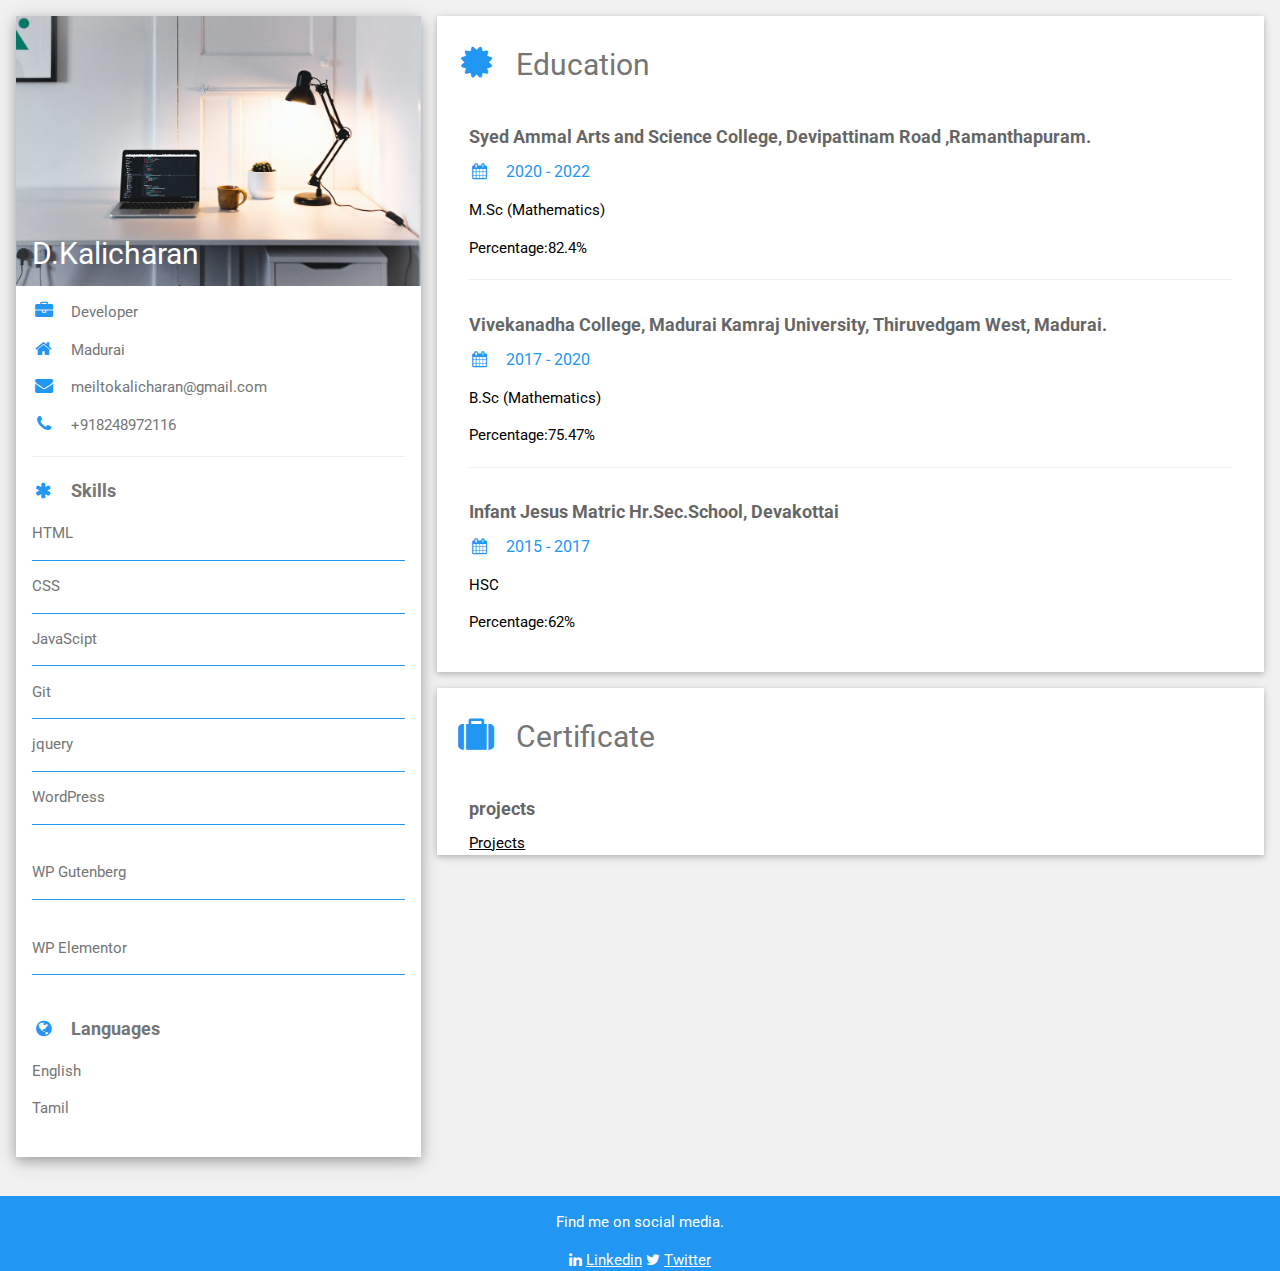
==== commit f1733e01: "to create a skills" ====
--- a/index.html
+++ b/index.html
@@ -50,7 +50,7 @@
           <div class="w3-light-grey w3-round-xlarge w3-small">
             <div class="w3-container w3-center w3-round-xlarge w3-blue"></div>
           </div>
-          <p>PHP</p>
+          <p>jquery</p>
           <div class="w3-light-grey w3-round-xlarge w3-small">
             <div class="w3-container w3-center w3-round-xlarge w3-blue"></div>
           </div>
@@ -59,6 +59,17 @@
             <div class="w3-container w3-center w3-round-xlarge w3-blue"></div>
           </div>
         <br>
+        <p>WP Gutenberg </p>
+          <div class="w3-light-grey w3-round-xlarge w3-small">
+            <div class="w3-container w3-center w3-round-xlarge w3-blue"></div>
+          </div>
+        <br>
+        <p>WP Elementor</p>
+          <div class="w3-light-grey w3-round-xlarge w3-small">
+            <div class="w3-container w3-center w3-round-xlarge w3-blue"></div>
+          </div>
+        <br>
+
 
           <p class="w3-large w3-text-theme"><b><i class="fa fa-globe fa-fw w3-margin-right w3-text-blue"></i>Languages</b></p>
           <p>English</p>
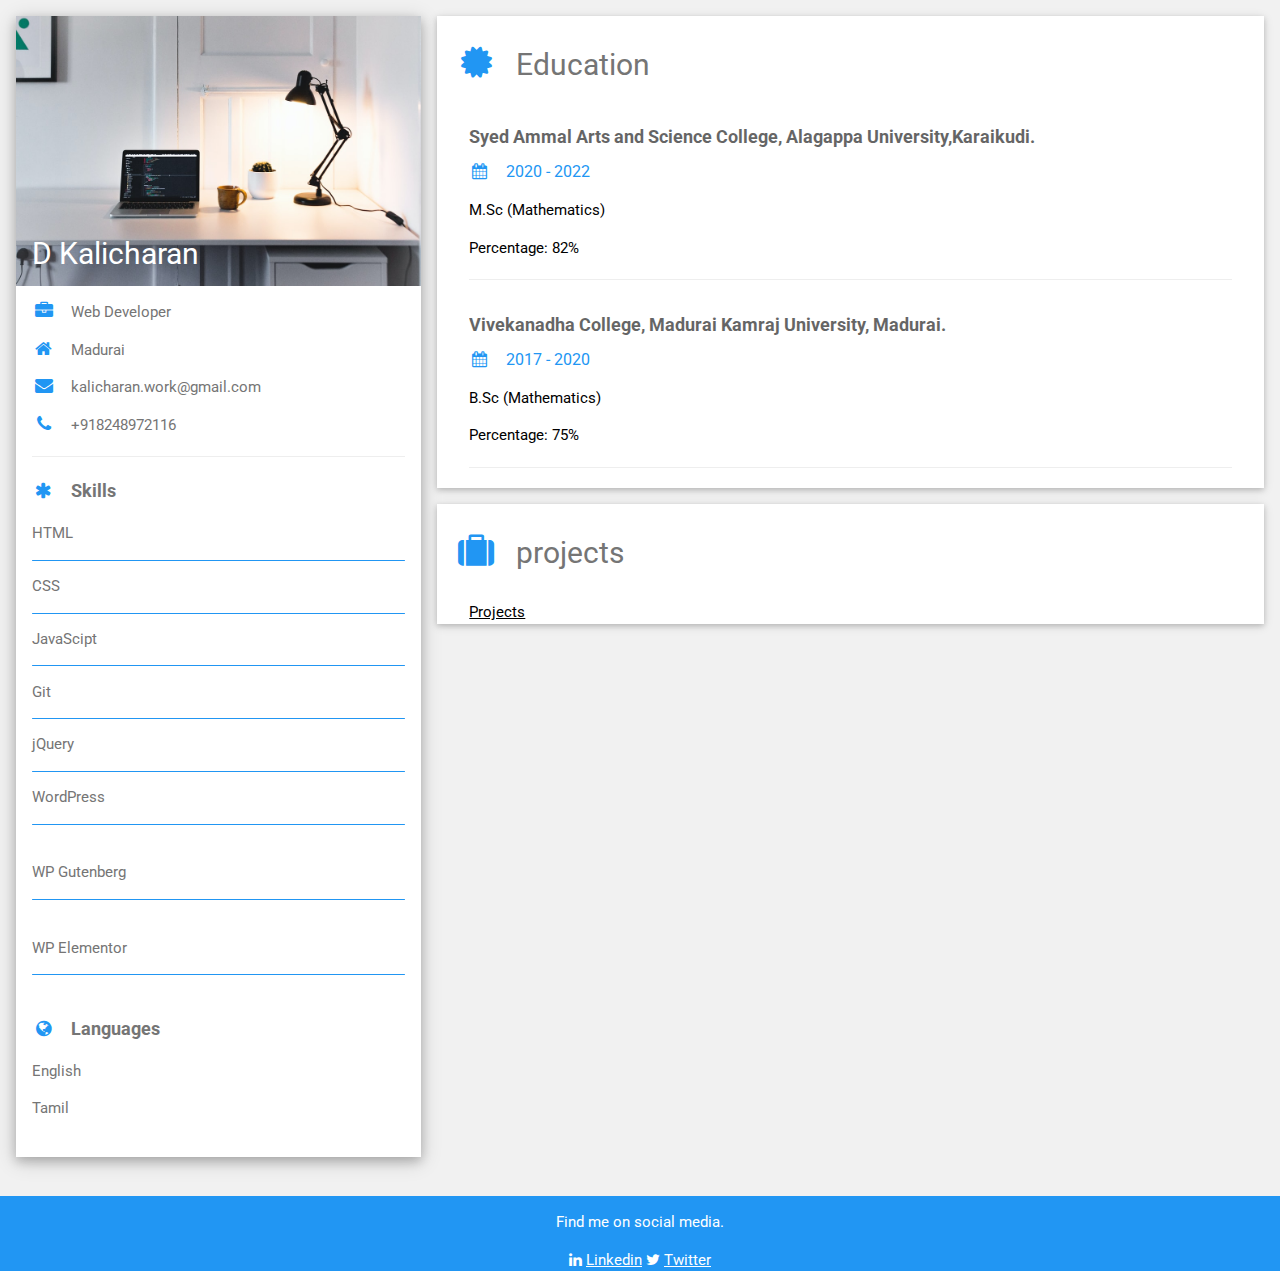
==== commit 97e2600f: "to modify projects skills all over" ====
--- a/index.html
+++ b/index.html
@@ -24,13 +24,13 @@
         <div class="w3-display-container">
           <img src="images/laptop.jpg" style="width:100%" alt="Avatar">
           <div class="w3-display-bottomleft w3-container w3-text-black">
-            <h2 style=color:white>D.Kalicharan</h2>
+            <h2 style=color:white>D Kalicharan</h2>
           </div>
         </div>
         <div class="w3-container">
-          <p><i class="fa fa-briefcase fa-fw w3-margin-right w3-large w3-text-blue"></i>Developer</p>
+          <p><i class="fa fa-briefcase fa-fw w3-margin-right w3-large w3-text-blue"></i>Web Developer</p>
           <p><i class="fa fa-home fa-fw w3-margin-right w3-large w3-text-blue"></i>Madurai</p>
-          <p><i class="fa fa-envelope fa-fw w3-margin-right w3-large w3-text-blue"></i>meiltokalicharan@gmail.com</p>
+          <p><i class="fa fa-envelope fa-fw w3-margin-right w3-large w3-text-blue"></i>kalicharan.work@gmail.com</p>
           <p><i class="fa fa-phone fa-fw w3-margin-right w3-large w3-text-blue"></i>+918248972116</p>
           <hr>
 
@@ -50,7 +50,7 @@
           <div class="w3-light-grey w3-round-xlarge w3-small">
             <div class="w3-container w3-center w3-round-xlarge w3-blue"></div>
           </div>
-          <p>jquery</p>
+          <p>jQuery</p>
           <div class="w3-light-grey w3-round-xlarge w3-small">
             <div class="w3-container w3-center w3-round-xlarge w3-blue"></div>
           </div>
@@ -93,32 +93,26 @@
       <div class="w3-container w3-card w3-white w3-margin-bottom">
         <h2 class="w3-text-grey w3-padding-16"><i class="fa fa-certificate fa-fw w3-margin-right w3-xxlarge w3-text-blue"></i>Education</h2>
         <div class="w3-container">
-          <h5 class="w3-opacity"><b>Syed Ammal Arts and Science College, Devipattinam Road ,Ramanthapuram.</b></h5>
+          <h5 class="w3-opacity"><b>Syed Ammal Arts and Science College, Alagappa University,Karaikudi.</b></h5>
           <h6 class="w3-text-blue"><i class="fa fa-calendar fa-fw w3-margin-right"></i>2020 - 2022</h6>
           <p>M.Sc (Mathematics)</p>
-          <p>Percentage:82.4%</p>
+          <p>Percentage: 82%</p>
           <hr>
         </div>
         <div class="w3-container">
-          <h5 class="w3-opacity"><b>Vivekanadha College, Madurai Kamraj University, Thiruvedgam West, Madurai.</b></h5>
+          <h5 class="w3-opacity"><b>Vivekanadha College, Madurai Kamraj University, Madurai.</b></h5>
           <h6 class="w3-text-blue"><i class="fa fa-calendar fa-fw w3-margin-right"></i>2017 - 2020</h6>
           <p>B.Sc (Mathematics)</p>
-          <p>Percentage:75.47%</p>
+          <p>Percentage: 75%</p>
           <hr>
         </div>
-        <div class="w3-container">
-          <h5 class="w3-opacity"><b>Infant Jesus Matric Hr.Sec.School,  Devakottai</b></h5>
-          <h6 class="w3-text-blue"><i class="fa fa-calendar fa-fw w3-margin-right"></i>2015 - 2017</h6>
-          <p>HSC</p>
-          <p>Percentage:62%</p><br>
-        </div>
-        </div>
+      </div>  
+      
       
       <div class="w3-container w3-card w3-white w3-margin-bottom">
-        <h2 class="w3-text-grey w3-padding-16"><i class="fa fa-suitcase fa-fw w3-margin-right w3-xxlarge w3-text-blue"></i>Certificate</h2>
+        <h2 class="w3-text-grey w3-padding-16"><i class="fa fa-suitcase fa-fw w3-margin-right w3-xxlarge w3-text-blue"></i>projects</h2>
         <div class="w3-container">
-          <h5 class="w3-opacity"><b>projects</b></h5>
-          <a href="https://kalicharandev.github.io/NewProjects/Day1/index.html" target="_blank">Projects</a>
+          <a href="https://kalicharandev.github.io/NewProjects/Day1/index.html" target="_blank">Projects</a><br>
       </div>
     <!-- End Right Column -->
     </div>
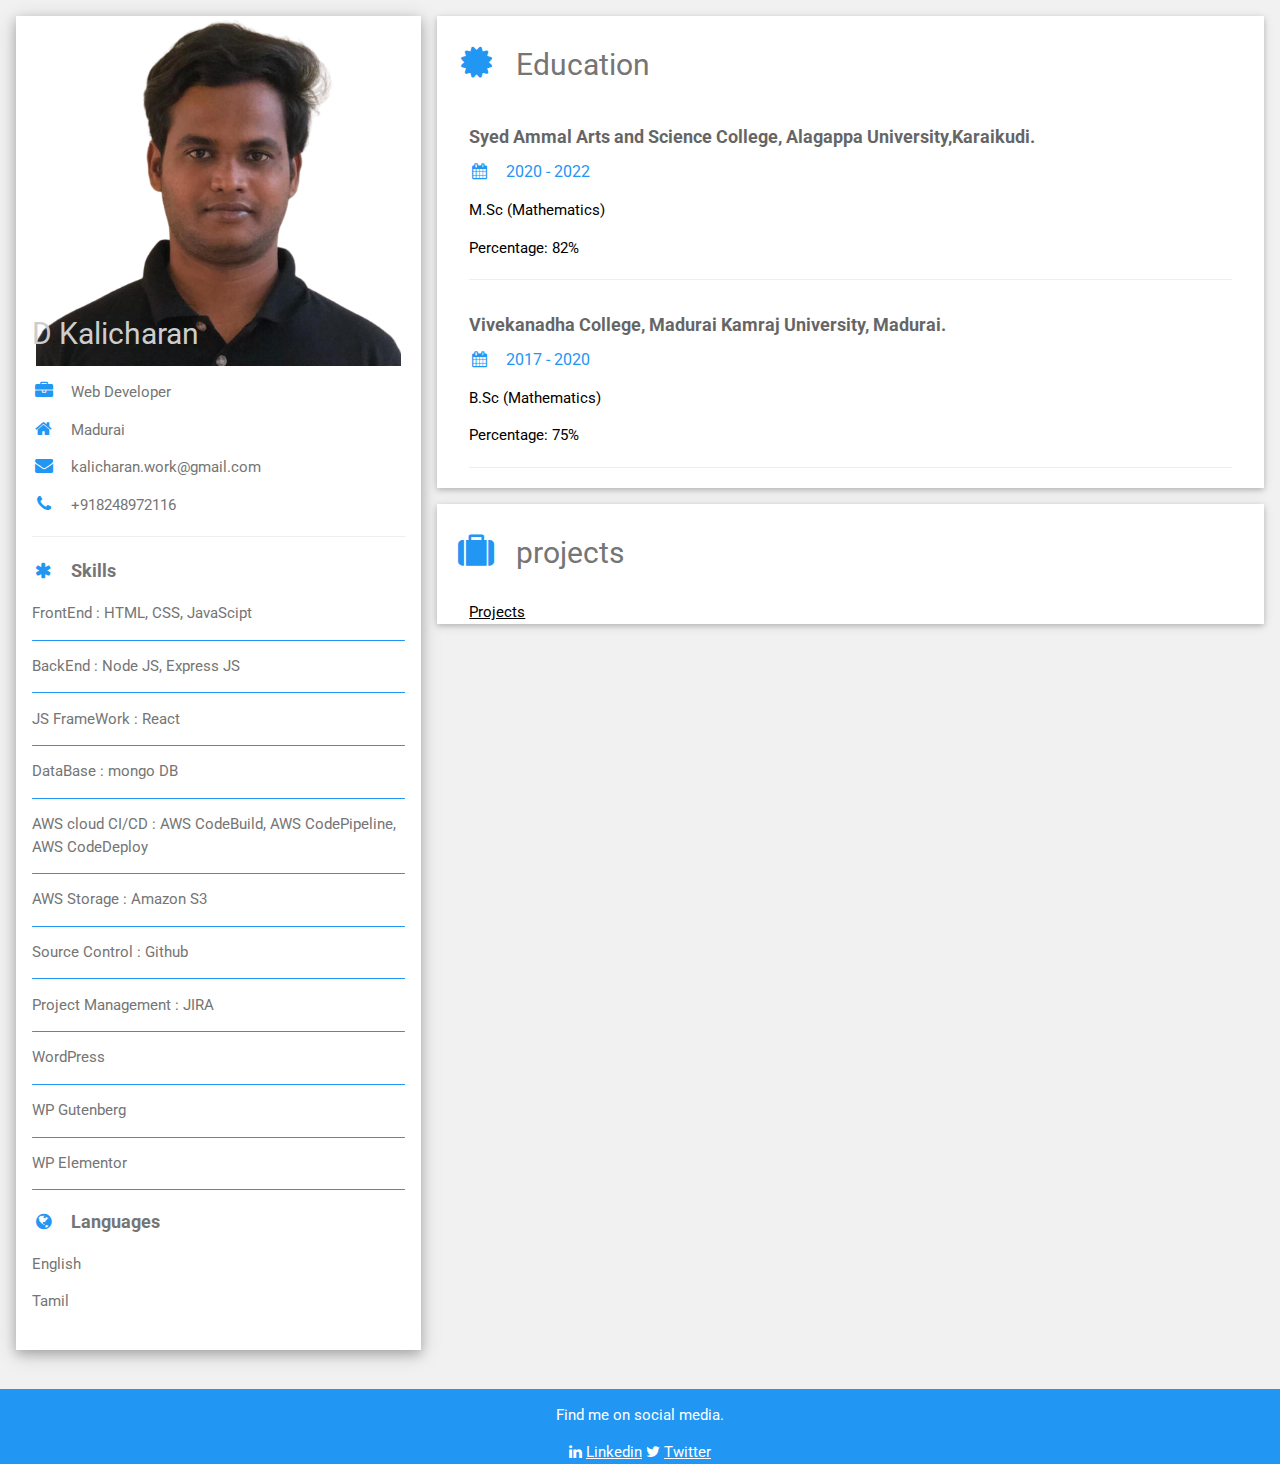
==== commit 6de6f695: "update photo and skills" ====
--- a/index.html
+++ b/index.html
@@ -22,9 +22,9 @@
     
       <div class="w3-white w3-text-grey w3-card-4">
         <div class="w3-display-container">
-          <img src="images/laptop.jpg" style="width:100%" alt="Avatar">
+          <img src="images/WhatsApp-removebg-preview.png" width= "90%" height="350px" style="margin-left:20px" alt="Avatar">
           <div class="w3-display-bottomleft w3-container w3-text-black">
-            <h2 style=color:white>D Kalicharan</h2>
+            <h2 style=color:#cdcdcd>D Kalicharan</h2>
           </div>
         </div>
         <div class="w3-container">
@@ -35,40 +35,50 @@
           <hr>
 
           <p class="w3-large"><b><i class="fa fa-asterisk fa-fw w3-margin-right w3-text-blue"></i>Skills</b></p>
-          <p>HTML</p>
+          <p>FrontEnd : HTML, CSS, JavaScipt</p>
           <div class="w3-light-grey w3-round-xlarge w3-small">
             <div class="w3-container w3-center w3-round-xlarge w3-blue"></div>
           </div>
-          <p>CSS</p>
-          <div class="w3-light-grey w3-round-xlarge w3-small">
-            <div class="w3-container w3-center w3-round-xlarge w3-blue"></div></div>
-          <p>JavaScipt</p>
+          <p>BackEnd : Node JS, Express JS</p>
           <div class="w3-light-grey w3-round-xlarge w3-small">
             <div class="w3-container w3-center w3-round-xlarge w3-blue"></div>
           </div>
-          <p>Git</p>
+          <p>JS FrameWork : React</p>
           <div class="w3-light-grey w3-round-xlarge w3-small">
             <div class="w3-container w3-center w3-round-xlarge w3-blue"></div>
           </div>
-          <p>jQuery</p>
+          <p>DataBase : mongo DB</p>
           <div class="w3-light-grey w3-round-xlarge w3-small">
             <div class="w3-container w3-center w3-round-xlarge w3-blue"></div>
           </div>
+          <p>AWS cloud CI/CD : AWS CodeBuild, AWS CodePipeline, AWS CodeDeploy</p>
+          <div class="w3-light-grey w3-round-xlarge w3-small">
+            <div class="w3-container w3-center w3-round-xlarge w3-blue"></div>
+          </div>
+          <p>AWS Storage : Amazon S3</p>
+          <div class="w3-light-grey w3-round-xlarge w3-small">
+            <div class="w3-container w3-center w3-round-xlarge w3-blue"></div>
+          </div>
+          <p>Source Control : Github</p>
+          <div class="w3-light-grey w3-round-xlarge w3-small">
+            <div class="w3-container w3-center w3-round-xlarge w3-blue"></div>
+          </div>
+            <p>Project Management : JIRA</p>
+            <div class="w3-light-grey w3-round-xlarge w3-small">
+              <div class="w3-container w3-center w3-round-xlarge w3-blue"></div>
+            </div>
           <p>WordPress</p>
           <div class="w3-light-grey w3-round-xlarge w3-small">
             <div class="w3-container w3-center w3-round-xlarge w3-blue"></div>
           </div>
-        <br>
-        <p>WP Gutenberg </p>
+           <p>WP Gutenberg </p>
           <div class="w3-light-grey w3-round-xlarge w3-small">
             <div class="w3-container w3-center w3-round-xlarge w3-blue"></div>
           </div>
-        <br>
         <p>WP Elementor</p>
           <div class="w3-light-grey w3-round-xlarge w3-small">
             <div class="w3-container w3-center w3-round-xlarge w3-blue"></div>
           </div>
-        <br>
 
 
           <p class="w3-large w3-text-theme"><b><i class="fa fa-globe fa-fw w3-margin-right w3-text-blue"></i>Languages</b></p>
@@ -112,7 +122,7 @@
       <div class="w3-container w3-card w3-white w3-margin-bottom">
         <h2 class="w3-text-grey w3-padding-16"><i class="fa fa-suitcase fa-fw w3-margin-right w3-xxlarge w3-text-blue"></i>projects</h2>
         <div class="w3-container">
-          <a href="https://kalicharandev.github.io/NewProjects/Day1/index.html" target="_blank">Projects</a><br>
+          <a href="https://kalicharandev.github.io/NewProjects/Day1/index.html" target="_blank">Projects</a>
       </div>
     <!-- End Right Column -->
     </div>
--- a/css/main.css
+++ b/css/main.css
@@ -29,7 +29,7 @@
 .w3-serif{font-family:serif}.w3-sans-serif{font-family:sans-serif}.w3-cursive{font-family:cursive}.w3-monospace{font-family:monospace}
 h1,h2,h3,h4,h5,h6{font-family:"Segoe UI",Arial,sans-serif;font-weight:400;margin:10px 0}.w3-wide{letter-spacing:4px}
 hr{border:0;border-top:1px solid #eee;margin:20px 0}
-.w3-image{max-width:100%;height:auto}img{vertical-align:middle}a{color:inherit}
+.w3-image{max-width:100%}img{vertical-align:middle}a{color:inherit}
 .w3-table,.w3-table-all{border-collapse:collapse;border-spacing:0;width:100%;display:table}.w3-table-all{border:1px solid #ccc}
 .w3-bordered tr,.w3-table-all tr{border-bottom:1px solid #ddd}.w3-striped tbody tr:nth-child(even){background-color:#f1f1f1}
 .w3-table-all tr:nth-child(odd){background-color:#fff}.w3-table-all tr:nth-child(even){background-color:#f1f1f1}
